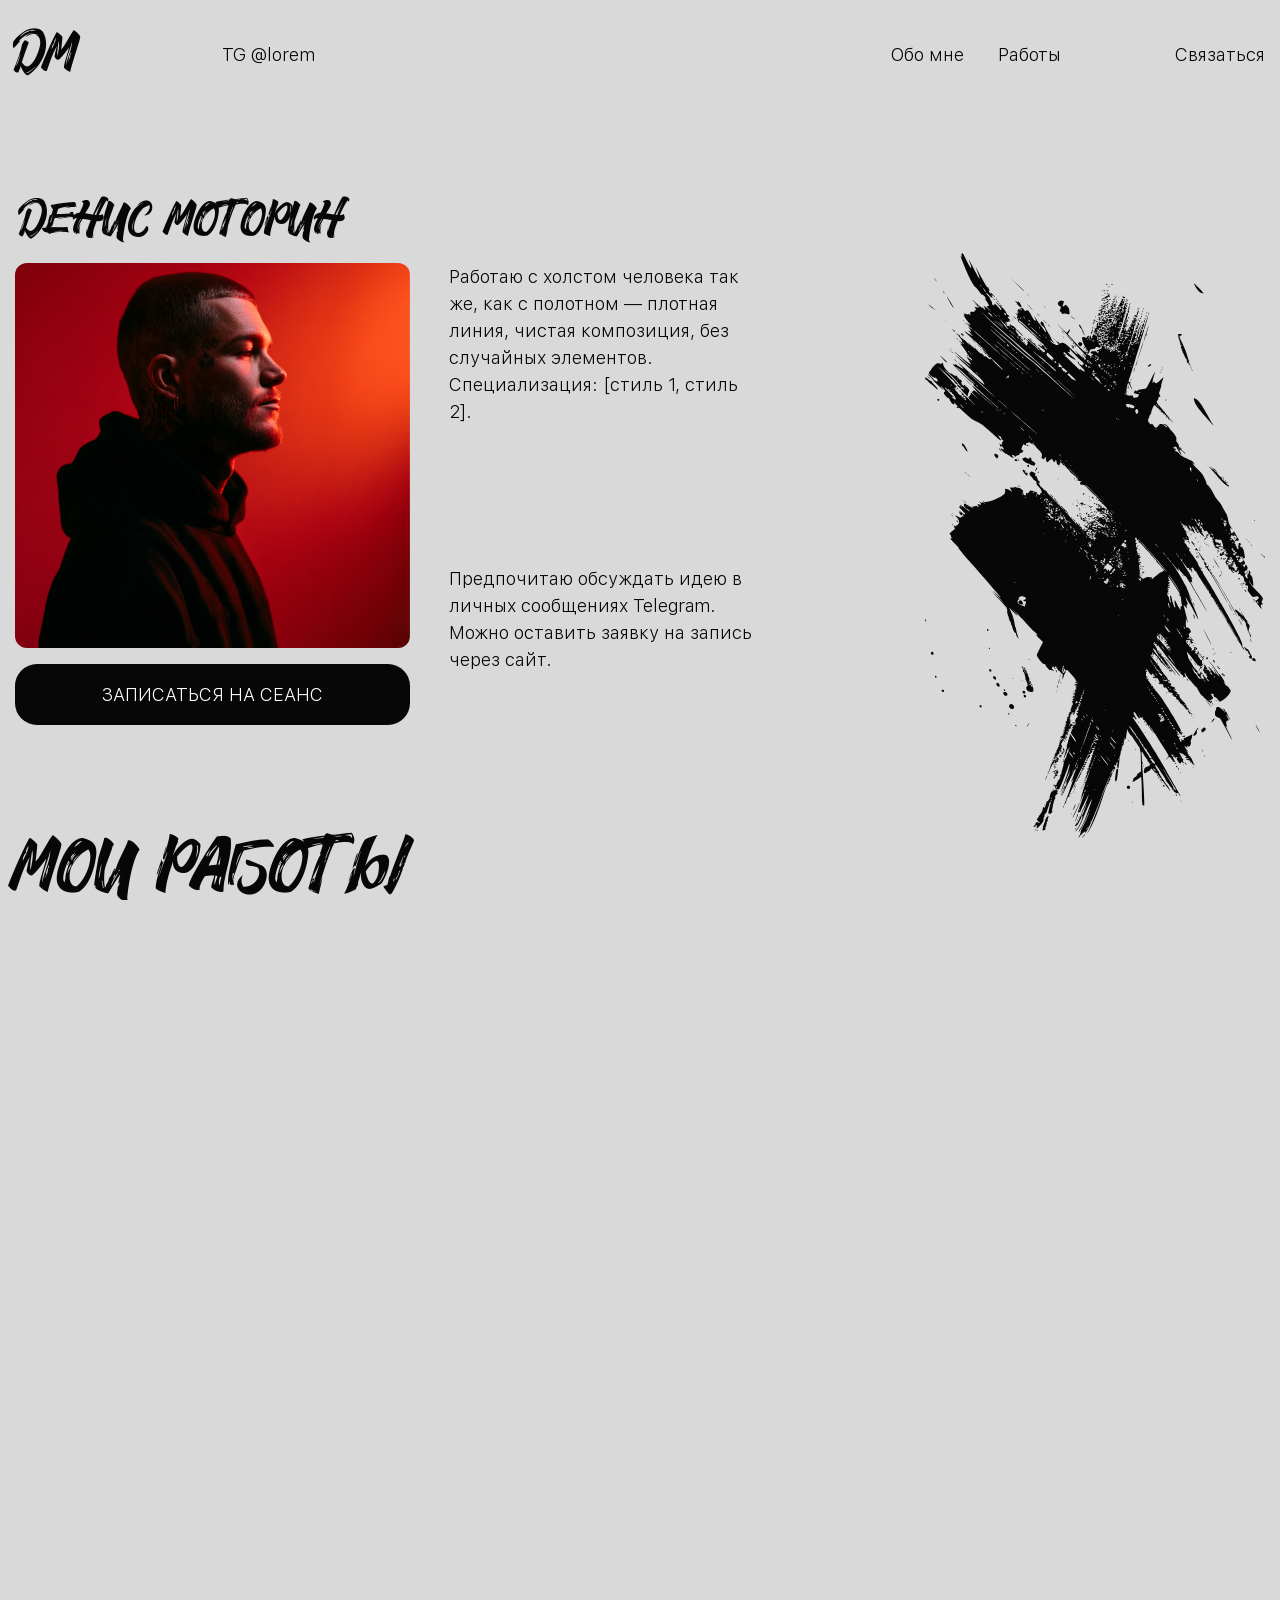
==== index.html @ 7646a474 "Верстка, без анимаций" ====
<!DOCTYPE html>
<html lang="en">

<head>
  <meta charset="UTF-8">
  <meta name="viewport" content="width=device-width, initial-scale=1.0">
  <title>раТАТТООй</title>
  <link rel="stylesheet" href="./css/index.css">
</head>

<body class="body">
  <div class="wrapper">

    <header class="header">
      <div class="container">
        <div class="header__inner">
          <a href="/" class="header__logo">
            ДМ
          </a>
          <a href="#" class="header__contact">
            TG @lorem
          </a>
          <nav class="header__nav">
            <ul class="header__list">
              <li class="header__item">
                <a href="#" class="header__link">
                  Обо мне
                </a>
              </li>
              <li class="header__item">
                <a href="#" class="header__link">
                  Работы
                </a>
              </li>
            </ul>
          </nav>
          <a href="#" class="header__action">
            Связаться
          </a>
          <button class="header__burger burger" aria-label="Открыть меню" aria-expanded="false"
            aria-controls="header__menu">
            <svg width="24" height="24">
              <use class="burger__icon-menu" href="./icons/sprite.svg#menu-burger"></use>
              <use class="burger__icon-cross" href="./icons/sprite.svg#menu-cross"></use>
            </svg>
          </button>
        </div>
      </div>
    </header>

    <main class="main">
      <section class="hero">
        <div class="container">
          <div class="hero__inner">
            <h1 class="hero__title">
              Денис Моторин
            </h1>
            <div class="hero__content">
              <div class="hero__col">
                <div class="hero__img">
                  <img src="./media/hero-img.webp" alt="Денис Моторин">
                </div>
                <button class="hero__button">
                  Записаться на сеанс
                </button>
              </div>
              <div class="hero__col">
                <p class="hero__text">
                  Работаю с холстом человека так же, как с полотном — плотная линия, чистая композиция, без случайных
                  элементов. Специализация: [стиль 1, стиль 2].
                </p>
                <p class="hero__text">
                  Предпочитаю обсуждать идею в личных сообщениях Telegram. Можно оставить заявку на запись через сайт.
                </p>
              </div>
            </div>
          </div>
        </div>
      </section>

      <section class="portfolio">
        <div class="container">
          <div class="portfolio__inner">
            <h2 class="portfolio__title">
              Мои работы
            </h2>
            <ul class="portfolio__list">
              <li class="portfolio__item">
                <a data-fslightbox="gallery" href="./media/portfolio/1_upscaled.png">
                  <img src="./media/portfolio/1.webp" alt="Тату" class="portfolio__img">
                </a>
              </li>
              <li class="portfolio__item">
                <a data-fslightbox="gallery" href="./media/portfolio/2_upscaled.png">
                  <img src="./media/portfolio/2.webp" alt="Тату" class="portfolio__img">
                </a>
              </li>
              <li class="portfolio__item">
                <a data-fslightbox="gallery" href="./media/portfolio/3_upscaled.png">
                  <img src="./media/portfolio/3.webp" alt="Тату" class="portfolio__img">
                </a>
              </li>
              <li class="portfolio__item">
                <a data-fslightbox="gallery" href="./media/portfolio/4_upscaled.png">
                  <img src="./media/portfolio/4.webp" alt="Тату" class="portfolio__img">
                </a>
              </li>
              <li class="portfolio__item">
                <a data-fslightbox="gallery" href="./media/portfolio/5_upscaled.png">
                  <img src="./media/portfolio/5.webp" alt="Тату" class="portfolio__img">
                </a>
              </li>
              <li class="portfolio__item">
                <a data-fslightbox="gallery" href="./media/portfolio/6_upscaled.png">
                  <img src="./media/portfolio/6.webp" alt="Тату" class="portfolio__img">
                </a>
              </li>
              <li class="portfolio__item">
                <a data-fslightbox="gallery" href="./media/portfolio/7_upscaled.png">
                  <img src="./media/portfolio/7.webp" alt="Тату" class="portfolio__img">
                </a>
              </li>
              <li class="portfolio__item">
                <a data-fslightbox="gallery" href="./media/portfolio/8_upscaled.png">
                  <img src="./media/portfolio/8.webp" alt="Тату" class="portfolio__img">
                </a>
              </li>
              <li class="portfolio__item">
                <a data-fslightbox="gallery" href="./media/portfolio/9_upscaled.png">
                  <img src="./media/portfolio/9.webp" alt="Тату" class="portfolio__img">
                </a>
              </li>
              <li class="portfolio__item">
                <a data-fslightbox="gallery" href="./media/portfolio/10_upscaled.png">
                  <img src="./media/portfolio/10.webp" alt="Тату" class="portfolio__img">
                </a>
              </li>
            </ul>
            <a href="#" class="portfolio__link">
              Смотреть все работы
            </a>
          </div>
        </div>
      </section>

      <section class="testimonials">
        <div class="container">
          <div class="testimonials__inner">
            <h2 class="testimonials__title">
              Честно о работе со мной
            </h2>
            <p class="testimonials__description">
              Слова благодарности довольных клиентов —
              приятный бонус к любимому делу
            </p>
            <div class="testimonials__controls">
              <button class="testimonials__controls-prev" aria-label="Предыдущий отзыв">
                <svg viewBox="0 0 19.6621 14.5034" xmlns="http://www.w3.org/2000/svg"
                  xmlns:xlink="http://www.w3.org/1999/xlink" width="19.662109" height="14.503418" fill="none"
                  customFrame="#000000">
                  <g>
                    <path id="Vector" d="M0 0L6.07 6.07001L0 12.14" fill-rule="nonzero" stroke="rgb(7,7,7)"
                      stroke-linecap="round" stroke-linejoin="round" stroke-width="1.594211"
                      transform="matrix(-1,0,0,1,7.24805,0.800537)" />
                    <path id="Vector" d="M0 0L16.83 0" stroke="rgb(7,7,7)" stroke-linecap="round"
                      stroke-linejoin="round" stroke-width="1.594211" transform="matrix(-1,0,0,1,18.8652,7.25171)" />
                  </g>
                </svg>
              </button>
              <button class="testimonials__controls-next" aria-label="Следующий отзыв">
                <svg viewBox="0 0 19.6621 14.5034" xmlns="http://www.w3.org/2000/svg"
                  xmlns:xlink="http://www.w3.org/1999/xlink" width="19.662109" height="14.503418" fill="none"
                  customFrame="#000000">
                  <g>
                    <path id="Vector" d="M12.4141 0.800537L18.4841 6.87055L12.4141 12.9405" fill-rule="nonzero"
                      stroke="rgb(7,7,7)" stroke-linecap="round" stroke-linejoin="round" stroke-width="1.594211" />
                    <path id="Vector" d="M0.796875 7.25171L17.6269 7.25171" stroke="rgb(7,7,7)" stroke-linecap="round"
                      stroke-linejoin="round" stroke-width="1.594211" />
                  </g>
                </svg>
              </button>
            </div>
            <div class="testimonials__swiper swiper">
              <ul class="testimonials__list swiper-wrapper">
                <li class="testimonials__item swiper-slide">
                  <p class="testimonials__text">
                    Lorem ipsum dolor sit amet, consectetur adipiscing elit, sed do eiusmod tempor incididunt ut labore
                    et
                    dolore magna aliqua. Ut enim ad minim veniam, quis nostrud exercitation ullamco laboris nisi ut
                    aliquip ex ea commodo consequat. Duis aute irure dolor in reprehenderit in voluptate velit esse
                    cillum
                    dolore eu fugiat nulla pariatur. Excepteur sint occ do consequat. D
                  </p>
                  <span class="testimonials__name">
                    Максим Соколов
                  </span>
                  <div class="testimonials__info">
                    <div class="testimonials__rating">
                      <img src="./icons/star.svg" alt="">
                      <img src="./icons/star.svg" alt="">
                      <img src="./icons/star.svg" alt="">
                      <img src="./icons/star.svg" alt="">
                      <img src="./icons/star.svg" alt="">
                    </div>
                    <time class="testimonials__datetime" datetime="2025-11-27">27.11.2025</time>
                  </div>
                </li>
                <li class="testimonials__item swiper-slide">
                  <p class="testimonials__text">
                    Lorem ipsum dolor sit amet, consectetur adipiscing elit, sed do eiusmod tempor incididunt ut labore
                    et
                    dolore magna aliqua. Ut enim ad minim veniam, quis nostrud exercitation ullamco laboris nisi ut
                    aliquip ex ea commodo consequat. Duis aute irure dolor in reprehenderit in voluptate velit esse
                    cillum
                    dolore eu fugiat nulla pariatur. Excepteur sint occ do consequat. D
                  </p>
                  <span class="testimonials__name">
                    Петр Бекетов
                  </span>
                  <div class="testimonials__info">
                    <div class="testimonials__rating">
                      <img src="./icons/star.svg" alt="">
                      <img src="./icons/star.svg" alt="">
                      <img src="./icons/star.svg" alt="">
                      <img src="./icons/star.svg" alt="">
                      <img src="./icons/star.svg" alt="">
                    </div>
                    <time class="testimonials__datetime" datetime="2025-11-27">27.11.2025</time>
                  </div>
                </li>
                <li class="testimonials__item swiper-slide">
                  <p class="testimonials__text">
                    Lorem ipsum dolor sit amet, consectetur adipiscing elit, sed do eiusmod tempor incididunt ut labore
                    et
                    dolore magna aliqua. Ut enim ad minim veniam, quis nostrud exercitation ullamco laboris nisi ut
                    aliquip ex ea commodo consequat. Duis aute irure dolor in reprehenderit in voluptate velit esse
                    cillum
                    dolore eu fugiat nulla pariatur. Excepteur sint occ do consequat. D
                  </p>
                  <span class="testimonials__name">
                    Арина Мишкина
                  </span>
                  <div class="testimonials__info">
                    <div class="testimonials__rating">
                      <img src="./icons/star.svg" alt="">
                      <img src="./icons/star.svg" alt="">
                      <img src="./icons/star.svg" alt="">
                      <img src="./icons/star.svg" alt="">
                      <img src="./icons/star.svg" alt="">
                    </div>
                    <time class="testimonials__datetime" datetime="2025-11-27">27.11.2025</time>
                  </div>
                </li>
                <li class="testimonials__item swiper-slide">
                  <p class="testimonials__text">
                    Lorem ipsum dolor sit amet, consectetur adipiscing elit, sed do eiusmod tempor incididunt ut labore
                    et
                    dolore magna aliqua. Ut enim ad minim veniam, quis nostrud exercitation ullamco laboris nisi ut
                    aliquip ex ea commodo consequat. Duis aute irure dolor in reprehenderit in voluptate velit esse
                    cillum
                    dolore eu fugiat nulla pariatur. Excepteur sint occ do consequat. D
                  </p>
                  <span class="testimonials__name">
                    Антон Юрков
                  </span>
                  <div class="testimonials__info">
                    <div class="testimonials__rating">
                      <img src="./icons/star.svg" alt="">
                      <img src="./icons/star.svg" alt="">
                      <img src="./icons/star.svg" alt="">
                      <img src="./icons/star.svg" alt="">
                      <img src="./icons/star.svg" alt="">
                    </div>
                    <time class="testimonials__datetime" datetime="2025-11-27">27.11.2025</time>
                  </div>
                </li>
                <li class="testimonials__item swiper-slide">
                  <p class="testimonials__text">
                    Lorem ipsum dolor sit amet, consectetur adipiscing elit, sed do eiusmod tempor incididunt ut labore
                    et
                    dolore magna aliqua. Ut enim ad minim veniam, quis nostrud exercitation ullamco laboris nisi ut
                    aliquip ex ea commodo consequat. Duis aute irure dolor in reprehenderit in voluptate velit esse
                    cillum
                    dolore eu fugiat nulla pariatur. Excepteur sint occ do consequat. D
                  </p>
                  <span class="testimonials__name">
                    Петр Бекетов
                  </span>
                  <div class="testimonials__info">
                    <div class="testimonials__rating">
                      <img src="./icons/star.svg" alt="">
                      <img src="./icons/star.svg" alt="">
                      <img src="./icons/star.svg" alt="">
                      <img src="./icons/star.svg" alt="">
                      <img src="./icons/star.svg" alt="">
                    </div>
                    <time class="testimonials__datetime" datetime="2025-11-27">27.11.2025</time>
                  </div>
                </li>
                <li class="testimonials__item swiper-slide">
                  <p class="testimonials__text">
                    Lorem ipsum dolor sit amet, consectetur adipiscing elit, sed do eiusmod tempor incididunt ut labore
                    et
                    dolore magna aliqua. Ut enim ad minim veniam, quis nostrud exercitation ullamco laboris nisi ut
                    aliquip ex ea commodo consequat. Duis aute irure dolor in reprehenderit in voluptate velit esse
                    cillum
                    dolore eu fugiat nulla pariatur. Excepteur sint occ do consequat. D
                  </p>
                  <span class="testimonials__name">
                    Арина Мишкина
                  </span>
                  <div class="testimonials__info">
                    <div class="testimonials__rating">
                      <img src="./icons/star.svg" alt="">
                      <img src="./icons/star.svg" alt="">
                      <img src="./icons/star.svg" alt="">
                      <img src="./icons/star.svg" alt="">
                      <img src="./icons/star.svg" alt="">
                    </div>
                    <time class="testimonials__datetime" datetime="2025-11-27">27.11.2025</time>
                  </div>
                </li>
              </ul>
            </div>
          </div>
        </div>
      </section>
    </main>

    <footer class="footer">
      <div class="container">
        <div class="footer__inner">
          <h2 class="footer__title">
            Кофе не предлагаю, 
            но&nbsp;идеи всегда есть
          </h2>
          <p class="footer__description">
            Свяжитесь со мной любым удобным для вас способом — я всегда открыт к новым проектам!
          </p>
          <div class="footer__content">
            <div class="footer__left">
              <div class="footer__map">
                <img src="./media/map.webp" alt="Карта">
              </div>
            </div>
            <div class="footer__right">
              <div class="footer__actions">
                <button class="footer__actions-btn">
                  Записаться на сеанс
                </button>
                <a href="#" class="footer__actions-link">
                  <svg>
                    <use href="./icons/sprite.svg#telegram" />
                  </svg>
                  Написать в Telegram
                </a>
                <a href="#" class="footer__actions-link">
                  <svg>
                    <use href="./icons/sprite.svg#vk" />
                  </svg>
                  Написать ВКонтакте
                </a>
              </div>
              <div class="footer__socials">
                <h3 class="footer__socials-title">
                  Наши соц сети
                </h3>
                <ul class="footer__socials-list">
                  <li class="footer__socials-item">
                    <a href="#" class="footer__socials-link">
                      <svg viewBox="0 0 39.3418 32.9844" xmlns="http://www.w3.org/2000/svg"
                        xmlns:xlink="http://www.w3.org/1999/xlink" width="39.341797" height="32.984375" fill="none"
                        customFrame="#000000">
                        <path id="Telegram"
                          d="M1.8319 13.6172L36.7224 0.164646C38.3418 -0.42038 39.7561 0.55969 39.2313 3.00836L39.2344 3.00534L33.2936 30.9931C32.8534 32.9774 31.6743 33.4599 30.0247 32.525L20.9779 25.8575L16.6144 30.0613C16.1319 30.5438 15.7248 30.9509 14.7899 30.9509L15.4322 21.7443L32.199 6.59692C32.9287 5.95459 32.0361 5.59272 31.0742 6.23203L10.354 19.2775L1.42177 16.4911C-0.517256 15.8759 -0.559473 14.5521 1.8319 13.6172Z"
                          fill="rgb(255,255,255)" fill-rule="nonzero" />
                        <path id="Telegram"
                          d="M1.8319 13.6172L36.7224 0.164646C38.3418 -0.42038 39.7561 0.55969 39.2313 3.00836L39.2344 3.00534L33.2936 30.9931C32.8534 32.9774 31.6743 33.4599 30.0247 32.525L20.9779 25.8575L16.6144 30.0613C16.1319 30.5438 15.7248 30.9509 14.7899 30.9509L15.4322 21.7443L32.199 6.59692C32.9287 5.95459 32.0361 5.59272 31.0742 6.23203L10.354 19.2775L1.42177 16.4911C-0.517256 15.8759 -0.559473 14.5521 1.8319 13.6172Z"
                          fill="rgb(255,255,255)" fill-rule="evenodd" />
                        <path id="Telegram"
                          d="M1.8319 13.6172L36.7224 0.164646C38.3418 -0.42038 39.7561 0.55969 39.2313 3.00836L39.2344 3.00534L33.2936 30.9931C32.8534 32.9774 31.6743 33.4599 30.0247 32.525L20.9779 25.8575L16.6144 30.0613C16.1319 30.5438 15.7248 30.9509 14.7899 30.9509L15.4322 21.7443L32.199 6.59692C32.9287 5.95459 32.0361 5.59272 31.0742 6.23203L10.354 19.2775L1.42177 16.4911C-0.517256 15.8759 -0.559473 14.5521 1.8319 13.6172Z"
                          fill="rgb(7,7,7)" fill-rule="evenodd" />
                      </svg>
                    </a>
                  </li>
                  <li class="footer__socials-item">
                    <a href="#" class="footer__socials-link">
                      <svg viewBox="0 0 36.6895 22.8936" xmlns="http://www.w3.org/2000/svg"
                        xmlns:xlink="http://www.w3.org/1999/xlink" width="36.689453" height="22.893555" fill="none"
                        customFrame="#000000">
                        <path id="VK"
                          d="M0 0C0.297917 14.3 7.4479 22.8938 19.9833 22.8938L20.6938 22.8938L20.6938 14.7125C25.3001 15.1708 28.7832 18.5396 30.1811 22.8938L36.6896 22.8938C34.9021 16.3854 30.2039 12.7875 27.2706 11.4125C30.2039 9.71667 34.3289 5.59167 35.3143 0L29.4017 0C28.1184 4.5375 24.3147 8.6625 20.6938 9.05208L20.6938 0L14.7811 0L14.7811 15.8583C11.1144 14.9417 6.4854 10.4958 6.27915 0L0 0Z"
                          fill="rgb(7,7,7)" fill-rule="evenodd" />
                      </svg>
                    </a>
                  </li>
                  <li class="footer__socials-item">
                    <a href="#" class="footer__socials-link">
                      <svg viewBox="0 0 34.0977 34.0967" xmlns="http://www.w3.org/2000/svg"
                        xmlns:xlink="http://www.w3.org/1999/xlink" width="34.097656" height="34.096680" fill="none"
                        customFrame="#000000">
                        <path id="Vector"
                          d="M18.8028 0C20.7206 0.0051145 21.6941 0.0153426 22.5346 0.0392102L22.8653 0.051144C23.2472 0.0647827 23.6238 0.0818328 24.079 0.102291C25.893 0.187532 27.1305 0.473943 28.2165 0.895037C29.3415 1.32806 30.2894 1.91453 31.2373 2.86071C32.1045 3.71256 32.7752 4.74356 33.2029 5.88154C33.624 6.96752 33.9104 8.20522 33.9956 10.0207C34.0161 10.4742 34.0331 10.851 34.0468 11.2346L34.057 11.5653C34.0826 12.4041 34.0928 13.3776 34.0962 15.2953L34.0979 16.5672L34.0979 18.8005C34.102 20.0439 34.089 21.2874 34.0587 22.5305L34.0485 22.8613C34.0348 23.2448 34.0178 23.6216 33.9973 24.0751C33.9121 25.8908 33.6222 27.1266 33.2029 28.2143C32.7752 29.3523 32.1045 30.3833 31.2373 31.2353C30.3853 32.1025 29.3545 32.7733 28.2165 33.2008C27.1305 33.6219 25.893 33.9083 24.079 33.9935L22.8653 34.0447L22.5346 34.0549C21.6941 34.0788 20.7206 34.0907 18.8028 34.0941L17.5312 34.0958L15.2995 34.0958C14.0556 34.1002 12.8116 34.0872 11.5679 34.0566L11.2372 34.0464C10.8324 34.0311 10.4278 34.0134 10.0234 33.9935C8.20956 33.9083 6.97185 33.6219 5.88431 33.2008C4.7469 32.773 3.71661 32.1022 2.86519 31.2353C1.99728 30.3834 1.326 29.3524 0.897949 28.2143C0.476855 27.1283 0.190445 25.8908 0.105203 24.0751L0.0540562 22.8613L0.045534 22.5305C0.0141366 21.2874 -7.13379e-05 20.044 0.00291212 18.8005L0.00291212 15.2953C-0.00177617 14.052 0.0107254 12.8084 0.0404179 11.5653L0.0523517 11.2346C0.0659904 10.851 0.0830405 10.4742 0.103498 10.0207C0.18874 8.20522 0.47515 6.96922 0.896245 5.88154C1.32529 4.74313 1.99785 3.71213 2.86689 2.86071C3.71775 1.9938 4.74747 1.32309 5.88431 0.895037C6.97185 0.473943 8.20785 0.187532 10.0234 0.102291C10.4768 0.0818328 10.8553 0.0647827 11.2372 0.051144L11.5679 0.0409147C12.8111 0.0106539 14.0544 -0.00241558 15.2978 0.00170444L18.8028 0ZM17.0504 8.52403C14.7898 8.52403 12.6217 9.42205 11.0232 11.0206C9.42468 12.6192 8.52666 14.7872 8.52666 17.0479C8.52666 19.3087 9.42468 21.4768 11.0232 23.0752C12.6217 24.6738 14.7898 25.5719 17.0504 25.5719C19.311 25.5719 21.479 24.6738 23.0776 23.0752C24.6761 21.4768 25.5742 19.3087 25.5742 17.0479C25.5742 14.7872 24.6761 12.6192 23.0776 11.0206C21.479 9.42205 19.311 8.52403 17.0504 8.52403ZM17.0504 11.9336C17.722 11.9334 18.387 12.0657 19.0076 12.3225C19.6281 12.5794 20.192 12.956 20.6669 13.431C21.1419 13.9058 21.5188 14.4695 21.7758 15.0899C22.0329 15.7105 22.1653 16.3755 22.1655 17.0471C22.1656 17.7188 22.0333 18.3838 21.7765 19.0044C21.5196 19.6249 21.143 20.1888 20.6682 20.6637C20.1933 21.1387 19.6295 21.5156 19.0091 21.7727C18.3887 22.0299 17.7237 22.1621 17.0521 22.1623C15.6956 22.1623 14.3948 21.6234 13.4357 20.6643C12.4766 19.7052 11.9379 18.4044 11.9379 17.0479C11.9379 15.6916 12.4766 14.3906 13.4357 13.4315C14.3948 12.4724 15.6956 11.9336 17.0521 11.9336M26.0021 5.96678C25.4369 5.96678 24.8948 6.19125 24.4953 6.59089C24.0956 6.99053 23.871 7.53253 23.871 8.09782C23.871 8.66297 24.0956 9.20497 24.4953 9.60461C24.8948 10.0043 25.4369 10.2287 26.0021 10.2287C26.5672 10.2287 27.1092 10.0043 27.5089 9.60461C27.9085 9.20497 28.133 8.66297 28.133 8.09782C28.133 7.53253 27.9085 6.99053 27.5089 6.59089C27.1092 6.19125 26.5672 5.96678 26.0021 5.96678Z"
                          fill="rgb(7,7,7)" fill-rule="nonzero" />
                      </svg>
                    </a>
                  </li>
                </ul>
                <p class="footer__socials-description">
                  * Организация Meta и её продукты Instagram и&nbsp;Facebook, признаны экстремистскими и запрещены на
                  территории Российской Федерации
                </p>
              </div>
            </div>
          </div>
        </div>
      </div>
      <div class="footer__bottom">
        <div class="container">
          <div class="footer__inner">
            <nav class="footer__nav">
              <ul class="footer__nav-list">
                <li class="footer__nav-item">
                  <a href="#" class="footer__nav-link">
                    Обо мне
                  </a>
                </li>
                <li class="footer__nav-item">
                  <a href="#" class="footer__nav-link">
                    Работы
                  </a>
                </li>
                <li class="footer__nav-item">
                  <a href="#" class="footer__nav-link">
                    Связаться
                  </a>
                </li>
              </ul>
            </nav>
            <ul class="footer__contacts">
              <li class="footer__contacts-item">
                <a href="#" class="footer__contacts-link">
                  TG @lorem
                </a>
              </li>
              <li class="footer__contacts-item">
                <a href="#" class="footer__contacts-link">
                  ВК @lorem
                </a>
              </li>
            </ul>
            <ul class="footer__legals">
              <li class="footer__legals-item">
                <a href="#" class="footer__legals-link">
                  Политика конфиденциальности
                </a>
              </li>
            </ul>
            <a href="#" class="footer__developer">
              Разработка: Rashkin.Arts
            </a>
          </div>
        </div>
      </div>
    </footer>

  </div>
  <script src="./scripts/fslightbox.js"></script>
  <script src="./scripts/swiper-bundle.min.js"></script>
  <script src="./scripts/testimonials-slider.js"></script>
</body>

</html>
---- css/index.css ----
/* base */
@import './base/reset.css';
@import './base/swiper-bundle.min.css';
@import './base/fonts.css';
@import './base/global.css';

/* blocks */
@import './blocks/header.css';
@import './blocks/hero.css';
@import './blocks/portfolio.css';
@import './blocks/testimonials.css';
@import './blocks/footer.css';
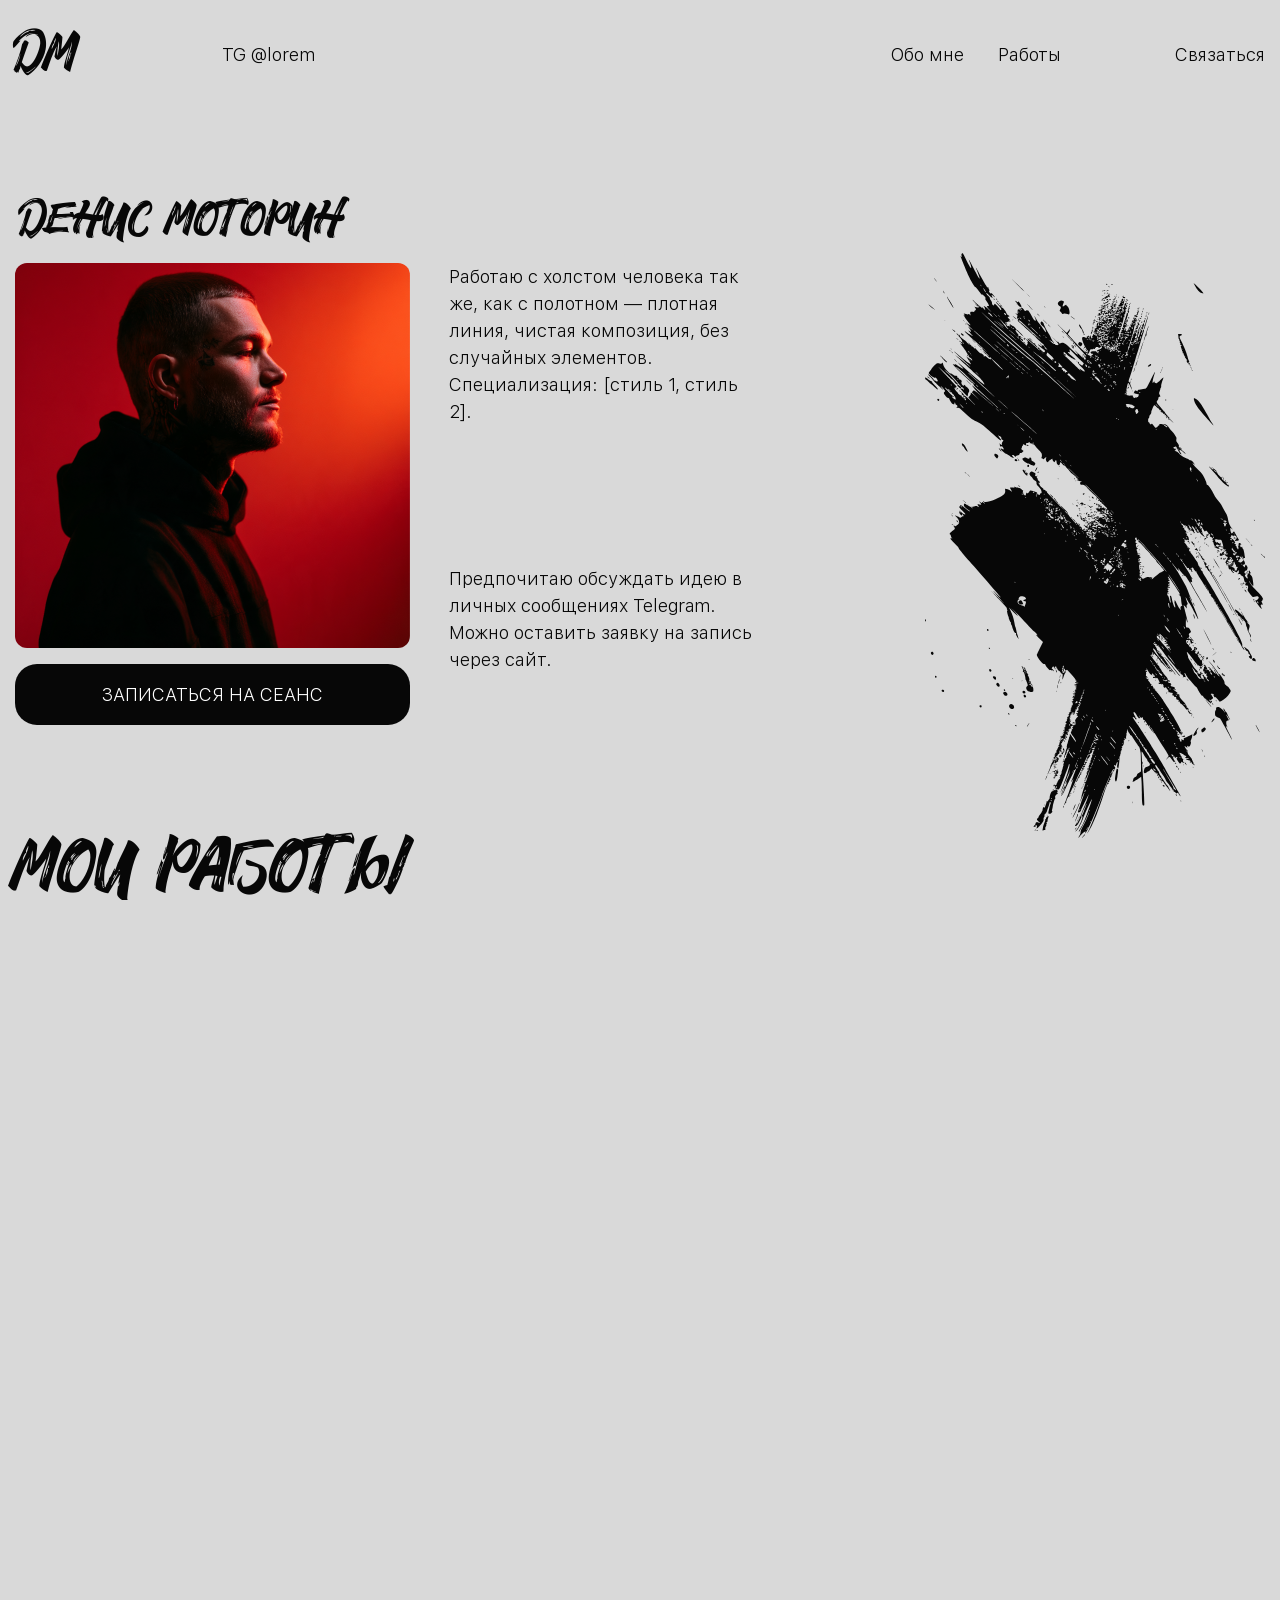
==== commit 78b844b9: "Добавлен блог + Бургер меню" ====
--- a/index.html
+++ b/index.html
@@ -17,27 +17,29 @@
           <a href="/" class="header__logo">
             ДМ
           </a>
-          <a href="#" class="header__contact">
-            TG @lorem
-          </a>
-          <nav class="header__nav">
-            <ul class="header__list">
-              <li class="header__item">
-                <a href="#" class="header__link">
-                  Обо мне
-                </a>
-              </li>
-              <li class="header__item">
-                <a href="#" class="header__link">
-                  Работы
-                </a>
-              </li>
-            </ul>
-          </nav>
-          <a href="#" class="header__action">
-            Связаться
-          </a>
-          <button class="header__burger burger" aria-label="Открыть меню" aria-expanded="false"
+          <div class="header__menu" id="header__menu" data-burger-menu>
+            <a href="#" class="header__contact">
+              TG @lorem
+            </a>
+            <nav class="header__nav">
+              <ul class="header__list">
+                <li class="header__item">
+                  <a href="#" class="header__link">
+                    Обо мне
+                  </a>
+                </li>
+                <li class="header__item">
+                  <a href="#" class="header__link">
+                    Работы
+                  </a>
+                </li>
+              </ul>
+            </nav>
+            <a href="#" class="header__action">
+              Связаться
+            </a>
+          </div>
+          <button class="header__burger burger" data-burger-toggle aria-label="Открыть меню" aria-expanded="false"
             aria-controls="header__menu">
             <svg width="24" height="24">
               <use class="burger__icon-menu" href="./icons/sprite.svg#menu-burger"></use>
@@ -238,7 +240,7 @@
                     dolore eu fugiat nulla pariatur. Excepteur sint occ do consequat. D
                   </p>
                   <span class="testimonials__name">
-                    Арина Мишкина
+                    Аркадий Паровозов
                   </span>
                   <div class="testimonials__info">
                     <div class="testimonials__rating">
@@ -307,7 +309,7 @@
                     dolore eu fugiat nulla pariatur. Excepteur sint occ do consequat. D
                   </p>
                   <span class="testimonials__name">
-                    Арина Мишкина
+                    Аркадий Паровозов
                   </span>
                   <div class="testimonials__info">
                     <div class="testimonials__rating">
@@ -322,6 +324,77 @@
                 </li>
               </ul>
             </div>
+          </div>
+        </div>
+      </section>
+
+      <section class="blog" id="blog">
+        <div class="container">
+          <div class="blog__inner">
+            <h2 class="blog__title">
+              Блог
+            </h2>
+            <ul class="blog__list">
+              <li class="blog__item">
+                <a href="./post.html" class="blog__img">
+                  <img src="./media/portfolio/2.webp" alt="Подготовка к сеансу татуировки">
+                </a>
+                <h3 class="blog__subtitle">
+                  Как подготовиться к первому сеансу
+                </h3>
+                <p class="blog__text">
+                  Что взять с собой, как подготовить кожу и почему выспаться перед сеансом важнее, чем кажется.
+                </p>
+                <a href="./post.html" class="blog__button">
+                  Читать далее
+                </a>
+              </li>
+              <li class="blog__item">
+                <a href="./post.html" class="blog__img">
+                  <img src="./media/portfolio/6.webp" alt="Заживление татуировки">
+                </a>
+                <h3 class="blog__subtitle">
+                  Уход за татуировкой в первые две недели
+                </h3>
+                <p class="blog__text">
+                  Чем обрабатывать, когда мыть и какие изменения стоит показать мастеру сразу.
+                </p>
+                <a href="./post.html" class="blog__button">
+                  Читать далее
+                </a>
+              </li>
+              <li class="blog__item">
+                <a href="./post.html" class="blog__img">
+                  <img src="./media/portfolio/8.webp" alt="Эскиз татуировки">
+                </a>
+                <h3 class="blog__subtitle">
+                  Эскиз: от идеи до финальной линии
+                </h3>
+                <p class="blog__text">
+                  Как проходит обсуждение референсов, сколько правок возможно и что влияет на итоговый эскиз.
+                </p>
+                <a href="./post.html" class="blog__button">
+                  Читать далее
+                </a>
+              </li>
+              <li class="blog__item">
+                <a href="./post.html" class="blog__img">
+                  <img src="./media/portfolio/3.webp" alt="Стоимость татуировки">
+                </a>
+                <h3 class="blog__subtitle">
+                  Что влияет на стоимость татуировки
+                </h3>
+                <p class="blog__text">
+                  Размер, детализация, место и количество сеансов — разбираем, из чего складывается цена.
+                </p>
+                <a href="./post.html" class="blog__button">
+                  Читать далее
+                </a>
+              </li>
+            </ul>
+            <a href="./blog.html" class="blog__link">
+              Смотреть все статьи
+            </a>
           </div>
         </div>
       </section>
@@ -468,6 +541,7 @@
   <script src="./scripts/fslightbox.js"></script>
   <script src="./scripts/swiper-bundle.min.js"></script>
   <script src="./scripts/testimonials-slider.js"></script>
+  <script type="module" src="./scripts/burger-menu.js"></script>
 </body>
 
 </html>
--- a/css/index.css
+++ b/css/index.css
@@ -6,7 +6,10 @@
 
 /* blocks */
 @import './blocks/header.css';
+@import './blocks/burger.css';
 @import './blocks/hero.css';
 @import './blocks/portfolio.css';
 @import './blocks/testimonials.css';
+@import './blocks/blog.css';
+@import './blocks/post.css';
 @import './blocks/footer.css';
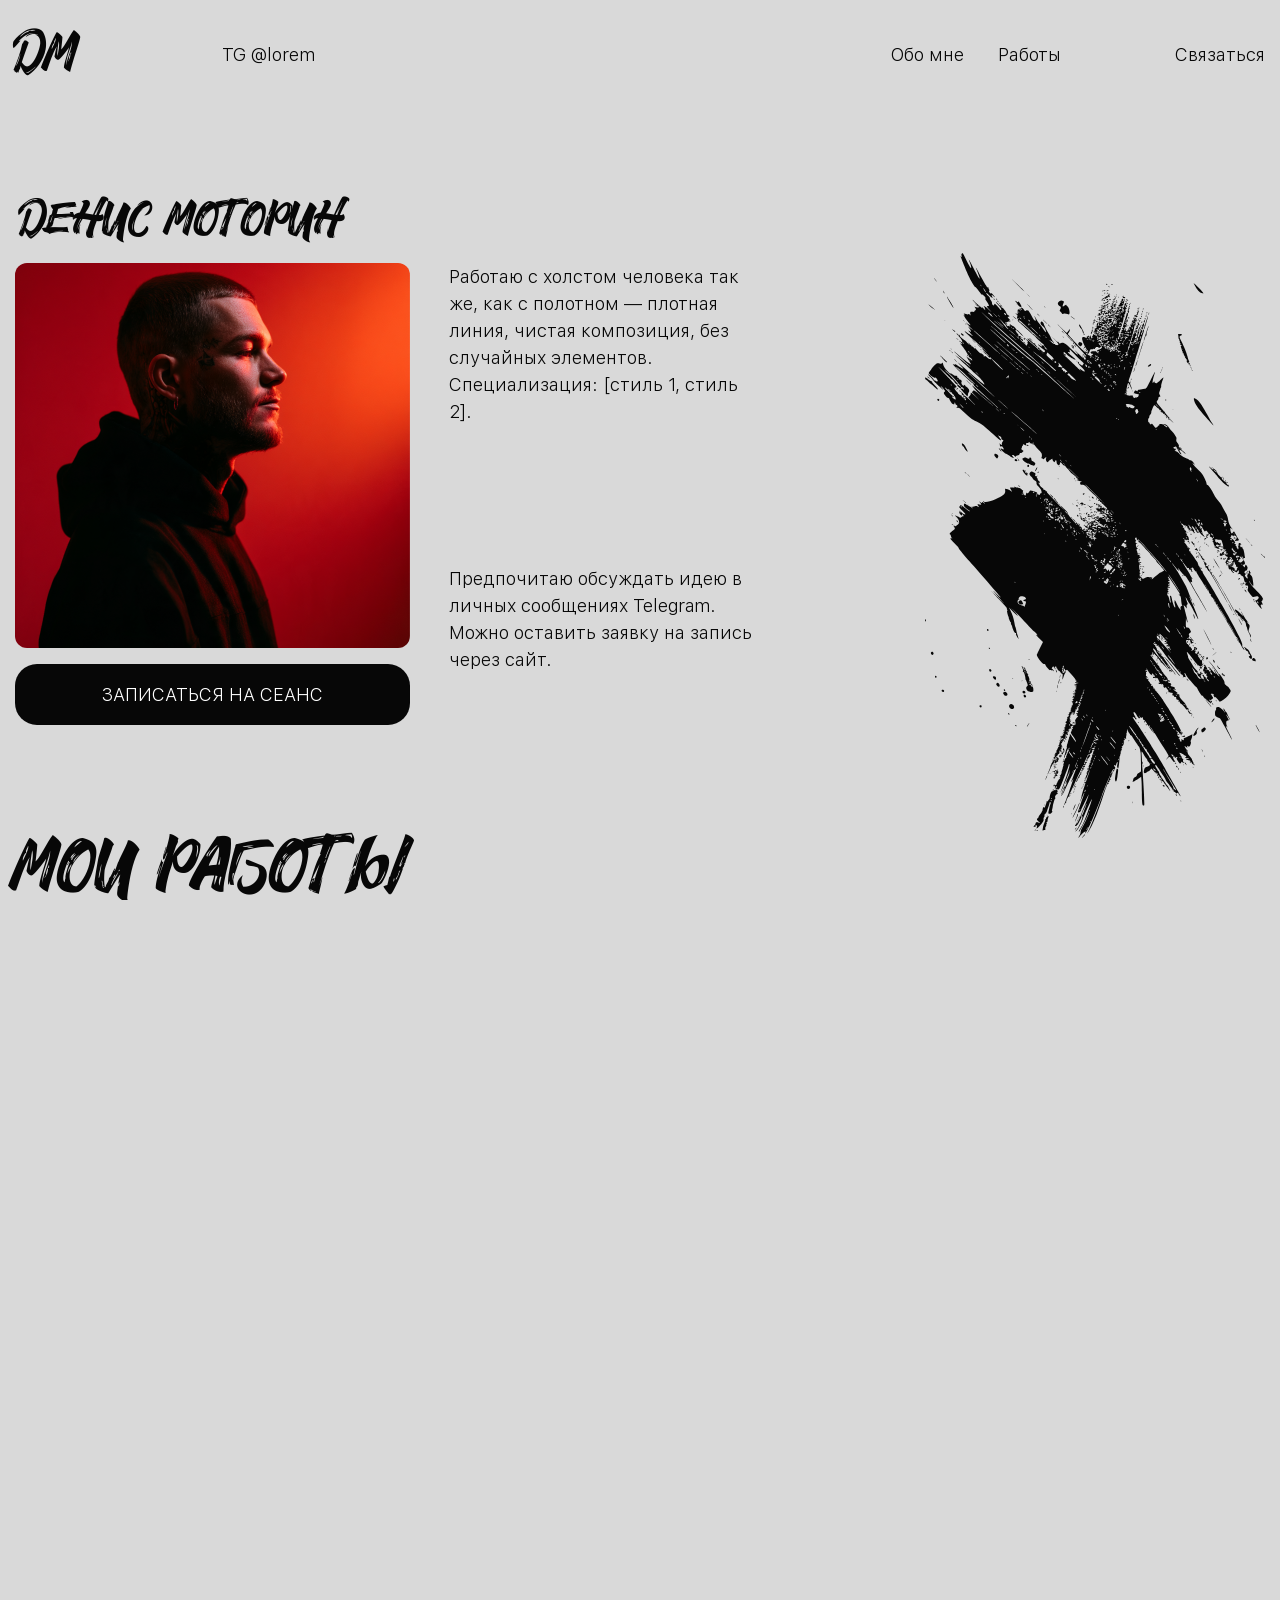
==== commit aa956f52: "Добавлена карта" ====
--- a/index.html
+++ b/index.html
@@ -413,7 +413,9 @@
           <div class="footer__content">
             <div class="footer__left">
               <div class="footer__map">
-                <img src="./media/map.webp" alt="Карта">
+                <iframe
+                  src="https://yandex.ru/map-widget/v1/?um=constructor%3A65102c22b5f1a2a9174ad3227d822037017515a381f0e1030878ef75aebeba9c&amp;source=constructor"
+                  width="864" height="720" frameborder="0"></iframe>
               </div>
             </div>
             <div class="footer__right">
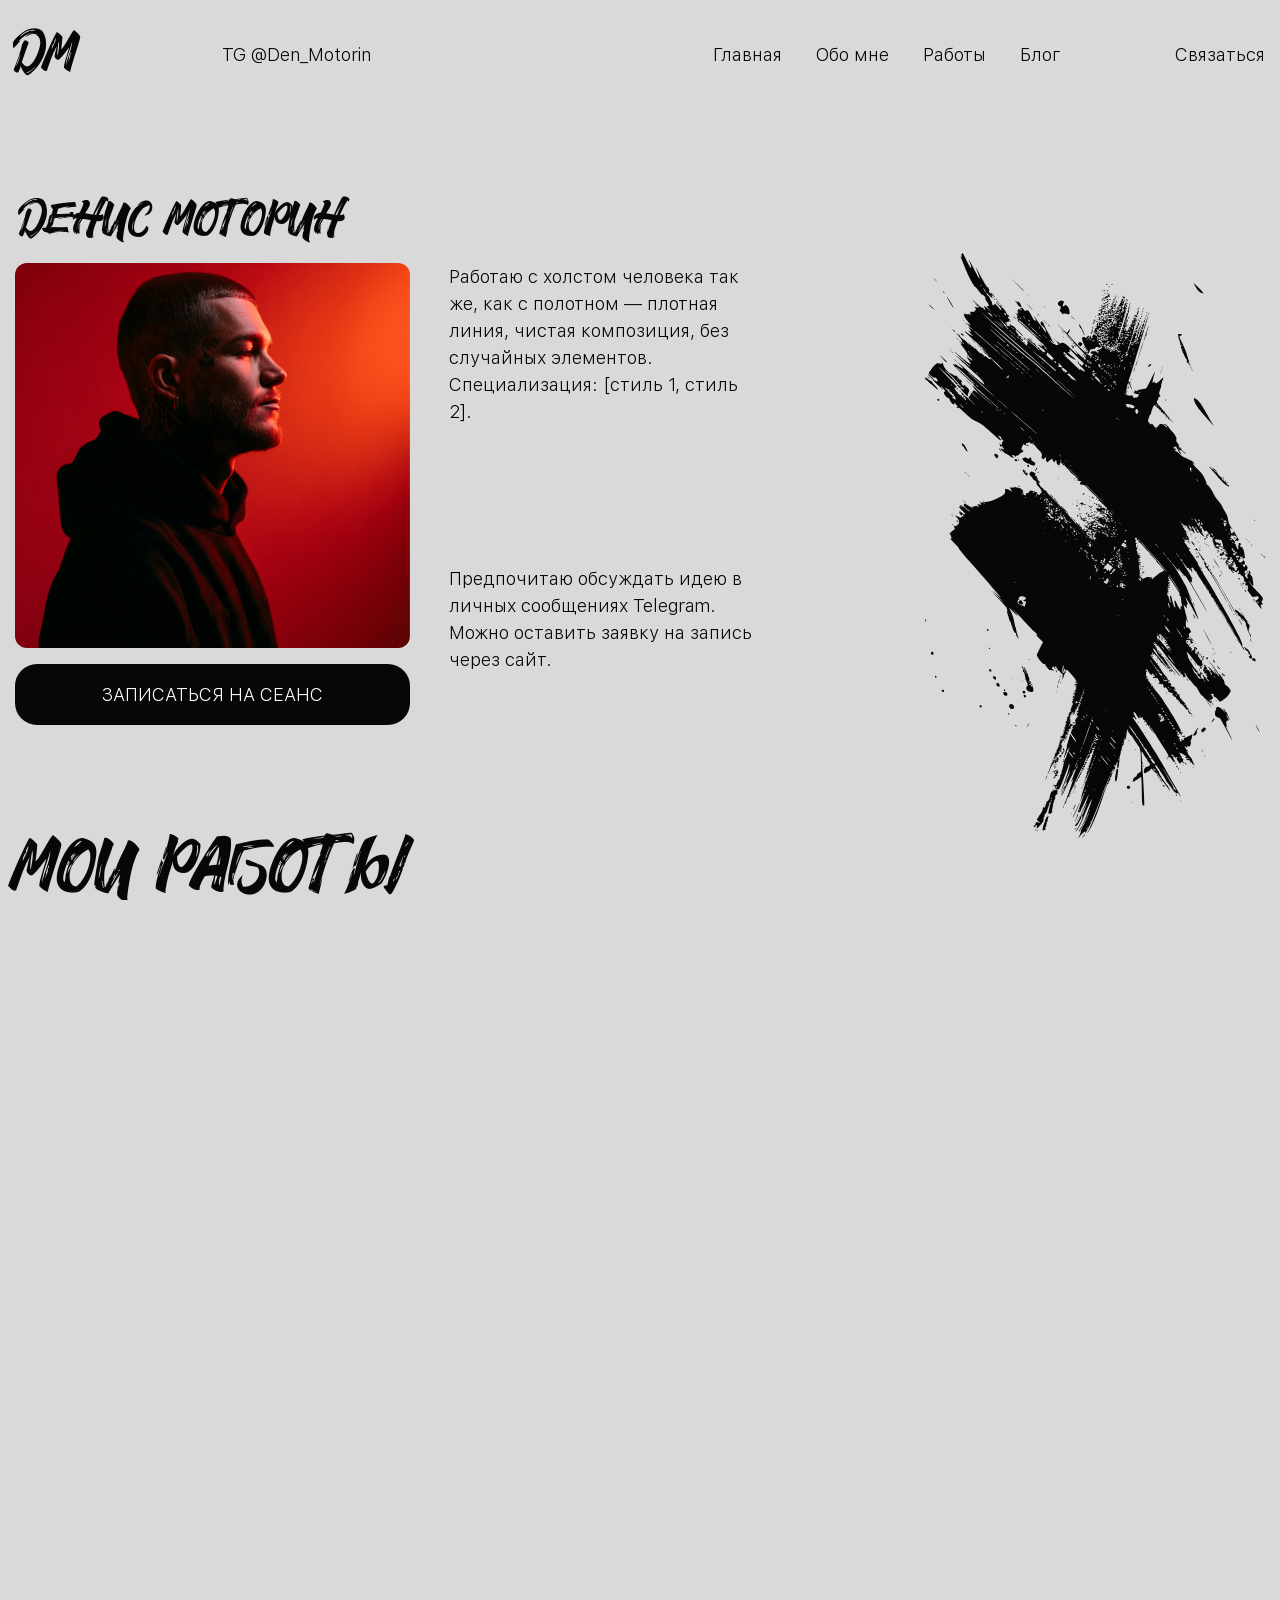
==== commit 9e95fe16: "Добавлено мета-описания, часть ссылок" ====
--- a/index.html
+++ b/index.html
@@ -1,10 +1,48 @@
 <!DOCTYPE html>
-<html lang="en">
+<html lang="ru">
 
 <head>
   <meta charset="UTF-8">
   <meta name="viewport" content="width=device-width, initial-scale=1.0">
-  <title>раТАТТООй</title>
+  <title>раТАТТООй — тату-мастер Денис Моторин</title>
+  <meta name="description"
+    content="Тату-мастер Денис Моторин: авторские эскизы, плотная линия, чистая композиция. Портфолио работ, отзывы клиентов и запись на сеанс.">
+  <meta name="robots" content="index, follow, max-image-preview:large">
+  <meta property="og:type" content="website">
+  <meta property="og:site_name" content="раТАТТООй">
+  <meta property="og:locale" content="ru_RU">
+  <meta property="og:title" content="раТАТТООй — тату-мастер Денис Моторин">
+  <meta property="og:description"
+    content="Авторские эскизы, плотная линия, чистая композиция. Портфолио работ, отзывы клиентов и запись на сеанс.">
+  <meta name="twitter:card" content="summary">
+  <meta name="twitter:title" content="раТАТТООй — тату-мастер Денис Моторин">
+  <meta name="twitter:description"
+    content="Авторские эскизы, плотная линия, чистая композиция. Портфолио работ и запись на сеанс.">
+  <link rel="icon" href="./favicon.ico" sizes="any">
+  <link rel="icon" type="image/png" sizes="32x32" href="./favicon-32x32.png">
+  <link rel="apple-touch-icon" href="./apple-touch-icon.png">
+  <script type="application/ld+json">
+    {
+      "@context": "https://schema.org",
+      "@type": ["TattooParlor", "LocalBusiness"],
+      "name": "раТАТТООй",
+      "description": "Тату-мастер Денис Моторин: авторские эскизы, плотная линия, чистая композиция. Портфолио работ, отзывы клиентов и запись на сеанс.",
+      "inLanguage": "ru-RU",
+      "founder": {
+        "@type": "Person",
+        "name": "Денис Моторин",
+        "jobTitle": "Тату-мастер"
+      },
+      "makesOffer": {
+        "@type": "Offer",
+        "itemOffered": {
+          "@type": "Service",
+          "name": "Нанесение татуировки",
+          "serviceType": "Тату-сеанс"
+        }
+      }
+    }
+  </script>
   <link rel="stylesheet" href="./css/index.css">
 </head>
 
@@ -18,24 +56,34 @@
             ДМ
           </a>
           <div class="header__menu" id="header__menu" data-burger-menu>
-            <a href="#" class="header__contact">
-              TG @lorem
+            <a target="_blank" href="https://t.me/Den_Motorin" class="header__contact">
+              TG @Den_Motorin
             </a>
             <nav class="header__nav">
               <ul class="header__list">
                 <li class="header__item">
-                  <a href="#" class="header__link">
+                  <a href="#top" class="header__link">
+                    Главная
+                  </a>
+                </li>
+                <li class="header__item">
+                  <a href="#about" class="header__link">
                     Обо мне
                   </a>
                 </li>
                 <li class="header__item">
-                  <a href="#" class="header__link">
+                  <a href="#portfolio" class="header__link">
                     Работы
+                  </a>
+                </li>
+                <li class="header__item">
+                  <a href="#blog" class="header__link">
+                    Блог
                   </a>
                 </li>
               </ul>
             </nav>
-            <a href="#" class="header__action">
+            <a href="#contacts" class="header__action">
               Связаться
             </a>
           </div>
@@ -51,7 +99,7 @@
     </header>
 
     <main class="main">
-      <section class="hero">
+      <section class="hero" id="about">
         <div class="container">
           <div class="hero__inner">
             <h1 class="hero__title">
@@ -80,7 +128,7 @@
         </div>
       </section>
 
-      <section class="portfolio">
+      <section class="portfolio" id="portfolio">
         <div class="container">
           <div class="portfolio__inner">
             <h2 class="portfolio__title">
@@ -145,7 +193,7 @@
         </div>
       </section>
 
-      <section class="testimonials">
+      <section class="testimonials" id="testimonials">
         <div class="container">
           <div class="testimonials__inner">
             <h2 class="testimonials__title">
@@ -400,7 +448,7 @@
       </section>
     </main>
 
-    <footer class="footer">
+    <footer class="footer" id="contacts">
       <div class="container">
         <div class="footer__inner">
           <h2 class="footer__title">
@@ -423,13 +471,13 @@
                 <button class="footer__actions-btn">
                   Записаться на сеанс
                 </button>
-                <a href="#" class="footer__actions-link">
+                <a target="_blank" href="https://t.me/Den_Motorin" class="footer__actions-link">
                   <svg>
                     <use href="./icons/sprite.svg#telegram" />
                   </svg>
                   Написать в Telegram
                 </a>
-                <a href="#" class="footer__actions-link">
+                <a target="_blank" href="https://vk.ru/motorin_den" class="footer__actions-link">
                   <svg>
                     <use href="./icons/sprite.svg#vk" />
                   </svg>
@@ -459,7 +507,7 @@
                     </a>
                   </li>
                   <li class="footer__socials-item">
-                    <a href="#" class="footer__socials-link">
+                    <a href="https://vk.ru/motorin_den" class="footer__socials-link">
                       <svg viewBox="0 0 36.6895 22.8936" xmlns="http://www.w3.org/2000/svg"
                         xmlns:xlink="http://www.w3.org/1999/xlink" width="36.689453" height="22.893555" fill="none"
                         customFrame="#000000">
@@ -496,17 +544,17 @@
             <nav class="footer__nav">
               <ul class="footer__nav-list">
                 <li class="footer__nav-item">
-                  <a href="#" class="footer__nav-link">
+                  <a href="#about" class="footer__nav-link">
                     Обо мне
                   </a>
                 </li>
                 <li class="footer__nav-item">
-                  <a href="#" class="footer__nav-link">
+                  <a href="#portfolio" class="footer__nav-link">
                     Работы
                   </a>
                 </li>
                 <li class="footer__nav-item">
-                  <a href="#" class="footer__nav-link">
+                  <a href="#contacts" class="footer__nav-link">
                     Связаться
                   </a>
                 </li>
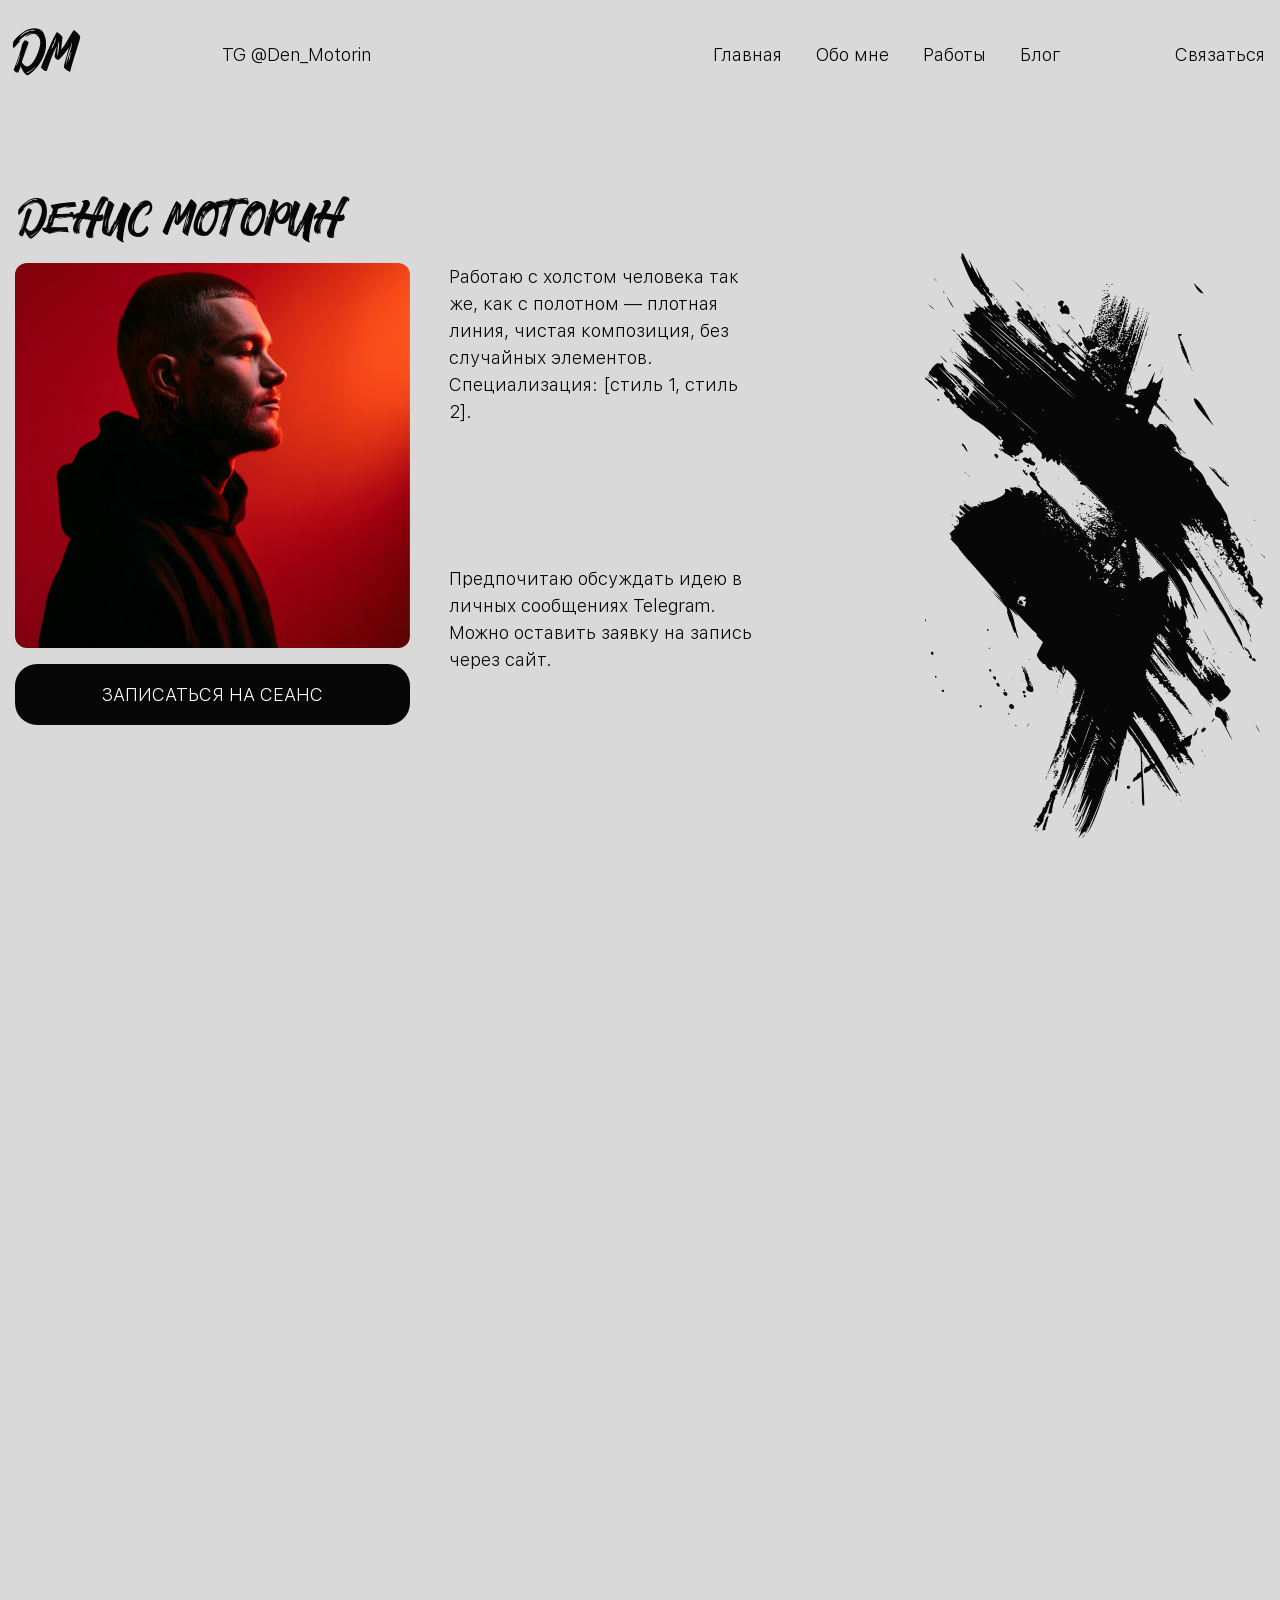
==== commit 3dc567fb: "Доп. правки" ====
--- a/index.html
+++ b/index.html
@@ -137,56 +137,56 @@
             <ul class="portfolio__list">
               <li class="portfolio__item">
                 <a data-fslightbox="gallery" href="./media/portfolio/1_upscaled.png">
-                  <img src="./media/portfolio/1.webp" alt="Тату" class="portfolio__img">
+                  <img src="./media/portfolio/1.webp" alt="Тату" class="portfolio__img" loading="lazy">
                 </a>
               </li>
               <li class="portfolio__item">
                 <a data-fslightbox="gallery" href="./media/portfolio/2_upscaled.png">
-                  <img src="./media/portfolio/2.webp" alt="Тату" class="portfolio__img">
+                  <img src="./media/portfolio/2.webp" alt="Тату" class="portfolio__img" loading="lazy">
                 </a>
               </li>
               <li class="portfolio__item">
                 <a data-fslightbox="gallery" href="./media/portfolio/3_upscaled.png">
-                  <img src="./media/portfolio/3.webp" alt="Тату" class="portfolio__img">
+                  <img src="./media/portfolio/3.webp" alt="Тату" class="portfolio__img" loading="lazy">
                 </a>
               </li>
               <li class="portfolio__item">
                 <a data-fslightbox="gallery" href="./media/portfolio/4_upscaled.png">
-                  <img src="./media/portfolio/4.webp" alt="Тату" class="portfolio__img">
+                  <img src="./media/portfolio/4.webp" alt="Тату" class="portfolio__img" loading="lazy">
                 </a>
               </li>
               <li class="portfolio__item">
                 <a data-fslightbox="gallery" href="./media/portfolio/5_upscaled.png">
-                  <img src="./media/portfolio/5.webp" alt="Тату" class="portfolio__img">
+                  <img src="./media/portfolio/5.webp" alt="Тату" class="portfolio__img" loading="lazy">
                 </a>
               </li>
               <li class="portfolio__item">
                 <a data-fslightbox="gallery" href="./media/portfolio/6_upscaled.png">
-                  <img src="./media/portfolio/6.webp" alt="Тату" class="portfolio__img">
+                  <img src="./media/portfolio/6.webp" alt="Тату" class="portfolio__img" loading="lazy">
                 </a>
               </li>
               <li class="portfolio__item">
                 <a data-fslightbox="gallery" href="./media/portfolio/7_upscaled.png">
-                  <img src="./media/portfolio/7.webp" alt="Тату" class="portfolio__img">
+                  <img src="./media/portfolio/7.webp" alt="Тату" class="portfolio__img" loading="lazy">
                 </a>
               </li>
               <li class="portfolio__item">
                 <a data-fslightbox="gallery" href="./media/portfolio/8_upscaled.png">
-                  <img src="./media/portfolio/8.webp" alt="Тату" class="portfolio__img">
+                  <img src="./media/portfolio/8.webp" alt="Тату" class="portfolio__img" loading="lazy">
                 </a>
               </li>
               <li class="portfolio__item">
                 <a data-fslightbox="gallery" href="./media/portfolio/9_upscaled.png">
-                  <img src="./media/portfolio/9.webp" alt="Тату" class="portfolio__img">
+                  <img src="./media/portfolio/9.webp" alt="Тату" class="portfolio__img" loading="lazy">
                 </a>
               </li>
               <li class="portfolio__item">
                 <a data-fslightbox="gallery" href="./media/portfolio/10_upscaled.png">
-                  <img src="./media/portfolio/10.webp" alt="Тату" class="portfolio__img">
+                  <img src="./media/portfolio/10.webp" alt="Тату" class="portfolio__img" loading="lazy">
                 </a>
               </li>
             </ul>
-            <a href="#" class="portfolio__link">
+            <a href="./portfolio.html" class="portfolio__link">
               Смотреть все работы
             </a>
           </div>
@@ -246,11 +246,11 @@
                   </span>
                   <div class="testimonials__info">
                     <div class="testimonials__rating">
-                      <img src="./icons/star.svg" alt="">
-                      <img src="./icons/star.svg" alt="">
-                      <img src="./icons/star.svg" alt="">
-                      <img src="./icons/star.svg" alt="">
-                      <img src="./icons/star.svg" alt="">
+                      <img src="./icons/star.svg" alt="" loading="lazy">
+                      <img src="./icons/star.svg" alt="" loading="lazy">
+                      <img src="./icons/star.svg" alt="" loading="lazy">
+                      <img src="./icons/star.svg" alt="" loading="lazy">
+                      <img src="./icons/star.svg" alt="" loading="lazy">
                     </div>
                     <time class="testimonials__datetime" datetime="2025-11-27">27.11.2025</time>
                   </div>
@@ -269,11 +269,11 @@
                   </span>
                   <div class="testimonials__info">
                     <div class="testimonials__rating">
-                      <img src="./icons/star.svg" alt="">
-                      <img src="./icons/star.svg" alt="">
-                      <img src="./icons/star.svg" alt="">
-                      <img src="./icons/star.svg" alt="">
-                      <img src="./icons/star.svg" alt="">
+                      <img src="./icons/star.svg" alt="" loading="lazy">
+                      <img src="./icons/star.svg" alt="" loading="lazy">
+                      <img src="./icons/star.svg" alt="" loading="lazy">
+                      <img src="./icons/star.svg" alt="" loading="lazy">
+                      <img src="./icons/star.svg" alt="" loading="lazy">
                     </div>
                     <time class="testimonials__datetime" datetime="2025-11-27">27.11.2025</time>
                   </div>
@@ -292,11 +292,11 @@
                   </span>
                   <div class="testimonials__info">
                     <div class="testimonials__rating">
-                      <img src="./icons/star.svg" alt="">
-                      <img src="./icons/star.svg" alt="">
-                      <img src="./icons/star.svg" alt="">
-                      <img src="./icons/star.svg" alt="">
-                      <img src="./icons/star.svg" alt="">
+                      <img src="./icons/star.svg" alt="" loading="lazy">
+                      <img src="./icons/star.svg" alt="" loading="lazy">
+                      <img src="./icons/star.svg" alt="" loading="lazy">
+                      <img src="./icons/star.svg" alt="" loading="lazy">
+                      <img src="./icons/star.svg" alt="" loading="lazy">
                     </div>
                     <time class="testimonials__datetime" datetime="2025-11-27">27.11.2025</time>
                   </div>
@@ -315,11 +315,11 @@
                   </span>
                   <div class="testimonials__info">
                     <div class="testimonials__rating">
-                      <img src="./icons/star.svg" alt="">
-                      <img src="./icons/star.svg" alt="">
-                      <img src="./icons/star.svg" alt="">
-                      <img src="./icons/star.svg" alt="">
-                      <img src="./icons/star.svg" alt="">
+                      <img src="./icons/star.svg" alt="" loading="lazy">
+                      <img src="./icons/star.svg" alt="" loading="lazy">
+                      <img src="./icons/star.svg" alt="" loading="lazy">
+                      <img src="./icons/star.svg" alt="" loading="lazy">
+                      <img src="./icons/star.svg" alt="" loading="lazy">
                     </div>
                     <time class="testimonials__datetime" datetime="2025-11-27">27.11.2025</time>
                   </div>
@@ -338,11 +338,11 @@
                   </span>
                   <div class="testimonials__info">
                     <div class="testimonials__rating">
-                      <img src="./icons/star.svg" alt="">
-                      <img src="./icons/star.svg" alt="">
-                      <img src="./icons/star.svg" alt="">
-                      <img src="./icons/star.svg" alt="">
-                      <img src="./icons/star.svg" alt="">
+                      <img src="./icons/star.svg" alt="" loading="lazy">
+                      <img src="./icons/star.svg" alt="" loading="lazy">
+                      <img src="./icons/star.svg" alt="" loading="lazy">
+                      <img src="./icons/star.svg" alt="" loading="lazy">
+                      <img src="./icons/star.svg" alt="" loading="lazy">
                     </div>
                     <time class="testimonials__datetime" datetime="2025-11-27">27.11.2025</time>
                   </div>
@@ -361,11 +361,11 @@
                   </span>
                   <div class="testimonials__info">
                     <div class="testimonials__rating">
-                      <img src="./icons/star.svg" alt="">
-                      <img src="./icons/star.svg" alt="">
-                      <img src="./icons/star.svg" alt="">
-                      <img src="./icons/star.svg" alt="">
-                      <img src="./icons/star.svg" alt="">
+                      <img src="./icons/star.svg" alt="" loading="lazy">
+                      <img src="./icons/star.svg" alt="" loading="lazy">
+                      <img src="./icons/star.svg" alt="" loading="lazy">
+                      <img src="./icons/star.svg" alt="" loading="lazy">
+                      <img src="./icons/star.svg" alt="" loading="lazy">
                     </div>
                     <time class="testimonials__datetime" datetime="2025-11-27">27.11.2025</time>
                   </div>
@@ -385,7 +385,7 @@
             <ul class="blog__list">
               <li class="blog__item">
                 <a href="./post.html" class="blog__img">
-                  <img src="./media/portfolio/2.webp" alt="Подготовка к сеансу татуировки">
+                  <img src="./media/portfolio/2.webp" alt="Подготовка к сеансу татуировки" loading="lazy">
                 </a>
                 <h3 class="blog__subtitle">
                   Как подготовиться к первому сеансу
@@ -399,7 +399,7 @@
               </li>
               <li class="blog__item">
                 <a href="./post.html" class="blog__img">
-                  <img src="./media/portfolio/6.webp" alt="Заживление татуировки">
+                  <img src="./media/portfolio/6.webp" alt="Заживление татуировки" loading="lazy">
                 </a>
                 <h3 class="blog__subtitle">
                   Уход за татуировкой в первые две недели
@@ -413,7 +413,7 @@
               </li>
               <li class="blog__item">
                 <a href="./post.html" class="blog__img">
-                  <img src="./media/portfolio/8.webp" alt="Эскиз татуировки">
+                  <img src="./media/portfolio/8.webp" alt="Эскиз татуировки" loading="lazy">
                 </a>
                 <h3 class="blog__subtitle">
                   Эскиз: от идеи до финальной линии
@@ -427,7 +427,7 @@
               </li>
               <li class="blog__item">
                 <a href="./post.html" class="blog__img">
-                  <img src="./media/portfolio/3.webp" alt="Стоимость татуировки">
+                  <img src="./media/portfolio/3.webp" alt="Стоимость татуировки" loading="lazy">
                 </a>
                 <h3 class="blog__subtitle">
                   Что влияет на стоимость татуировки
@@ -463,7 +463,8 @@
               <div class="footer__map">
                 <iframe
                   src="https://yandex.ru/map-widget/v1/?um=constructor%3A65102c22b5f1a2a9174ad3227d822037017515a381f0e1030878ef75aebeba9c&amp;source=constructor"
-                  width="864" height="720" frameborder="0"></iframe>
+                  width="864" height="720" frameborder="0" loading="lazy"
+                  title="Карта — как добраться"></iframe>
               </div>
             </div>
             <div class="footer__right">
@@ -471,14 +472,16 @@
                 <button class="footer__actions-btn">
                   Записаться на сеанс
                 </button>
-                <a target="_blank" href="https://t.me/Den_Motorin" class="footer__actions-link">
-                  <svg>
+                <a target="_blank" href="https://t.me/Den_Motorin" class="footer__actions-link"
+                  aria-label="Написать в Telegram, откроется в новой вкладке">
+                  <svg aria-hidden="true">
                     <use href="./icons/sprite.svg#telegram" />
                   </svg>
                   Написать в Telegram
                 </a>
-                <a target="_blank" href="https://vk.ru/motorin_den" class="footer__actions-link">
-                  <svg>
+                <a target="_blank" href="https://vk.ru/motorin_den" class="footer__actions-link"
+                  aria-label="Написать ВКонтакте, откроется в новой вкладке">
+                  <svg aria-hidden="true">
                     <use href="./icons/sprite.svg#vk" />
                   </svg>
                   Написать ВКонтакте
@@ -490,8 +493,8 @@
                 </h3>
                 <ul class="footer__socials-list">
                   <li class="footer__socials-item">
-                    <a href="#" class="footer__socials-link">
-                      <svg viewBox="0 0 39.3418 32.9844" xmlns="http://www.w3.org/2000/svg"
+                    <a href="https://t.me/Den_Motorin" class="footer__socials-link" aria-label="Telegram">
+                      <svg viewBox="0 0 39.3418 32.9844" xmlns="http://www.w3.org/2000/svg" aria-hidden="true"
                         xmlns:xlink="http://www.w3.org/1999/xlink" width="39.341797" height="32.984375" fill="none"
                         customFrame="#000000">
                         <path id="Telegram"
@@ -507,8 +510,8 @@
                     </a>
                   </li>
                   <li class="footer__socials-item">
-                    <a href="https://vk.ru/motorin_den" class="footer__socials-link">
-                      <svg viewBox="0 0 36.6895 22.8936" xmlns="http://www.w3.org/2000/svg"
+                    <a href="https://vk.ru/motorin_den" class="footer__socials-link" aria-label="ВКонтакте">
+                      <svg viewBox="0 0 36.6895 22.8936" xmlns="http://www.w3.org/2000/svg" aria-hidden="true"
                         xmlns:xlink="http://www.w3.org/1999/xlink" width="36.689453" height="22.893555" fill="none"
                         customFrame="#000000">
                         <path id="VK"
@@ -518,8 +521,8 @@
                     </a>
                   </li>
                   <li class="footer__socials-item">
-                    <a href="#" class="footer__socials-link">
-                      <svg viewBox="0 0 34.0977 34.0967" xmlns="http://www.w3.org/2000/svg"
+                    <a href="#" class="footer__socials-link" aria-label="Instagram">
+                      <svg viewBox="0 0 34.0977 34.0967" xmlns="http://www.w3.org/2000/svg" aria-hidden="true"
                         xmlns:xlink="http://www.w3.org/1999/xlink" width="34.097656" height="34.096680" fill="none"
                         customFrame="#000000">
                         <path id="Vector"
--- a/css/index.css
+++ b/css/index.css
@@ -9,6 +9,7 @@
 @import './blocks/burger.css';
 @import './blocks/hero.css';
 @import './blocks/portfolio.css';
+@import './blocks/gallery.css';
 @import './blocks/testimonials.css';
 @import './blocks/blog.css';
 @import './blocks/post.css';
